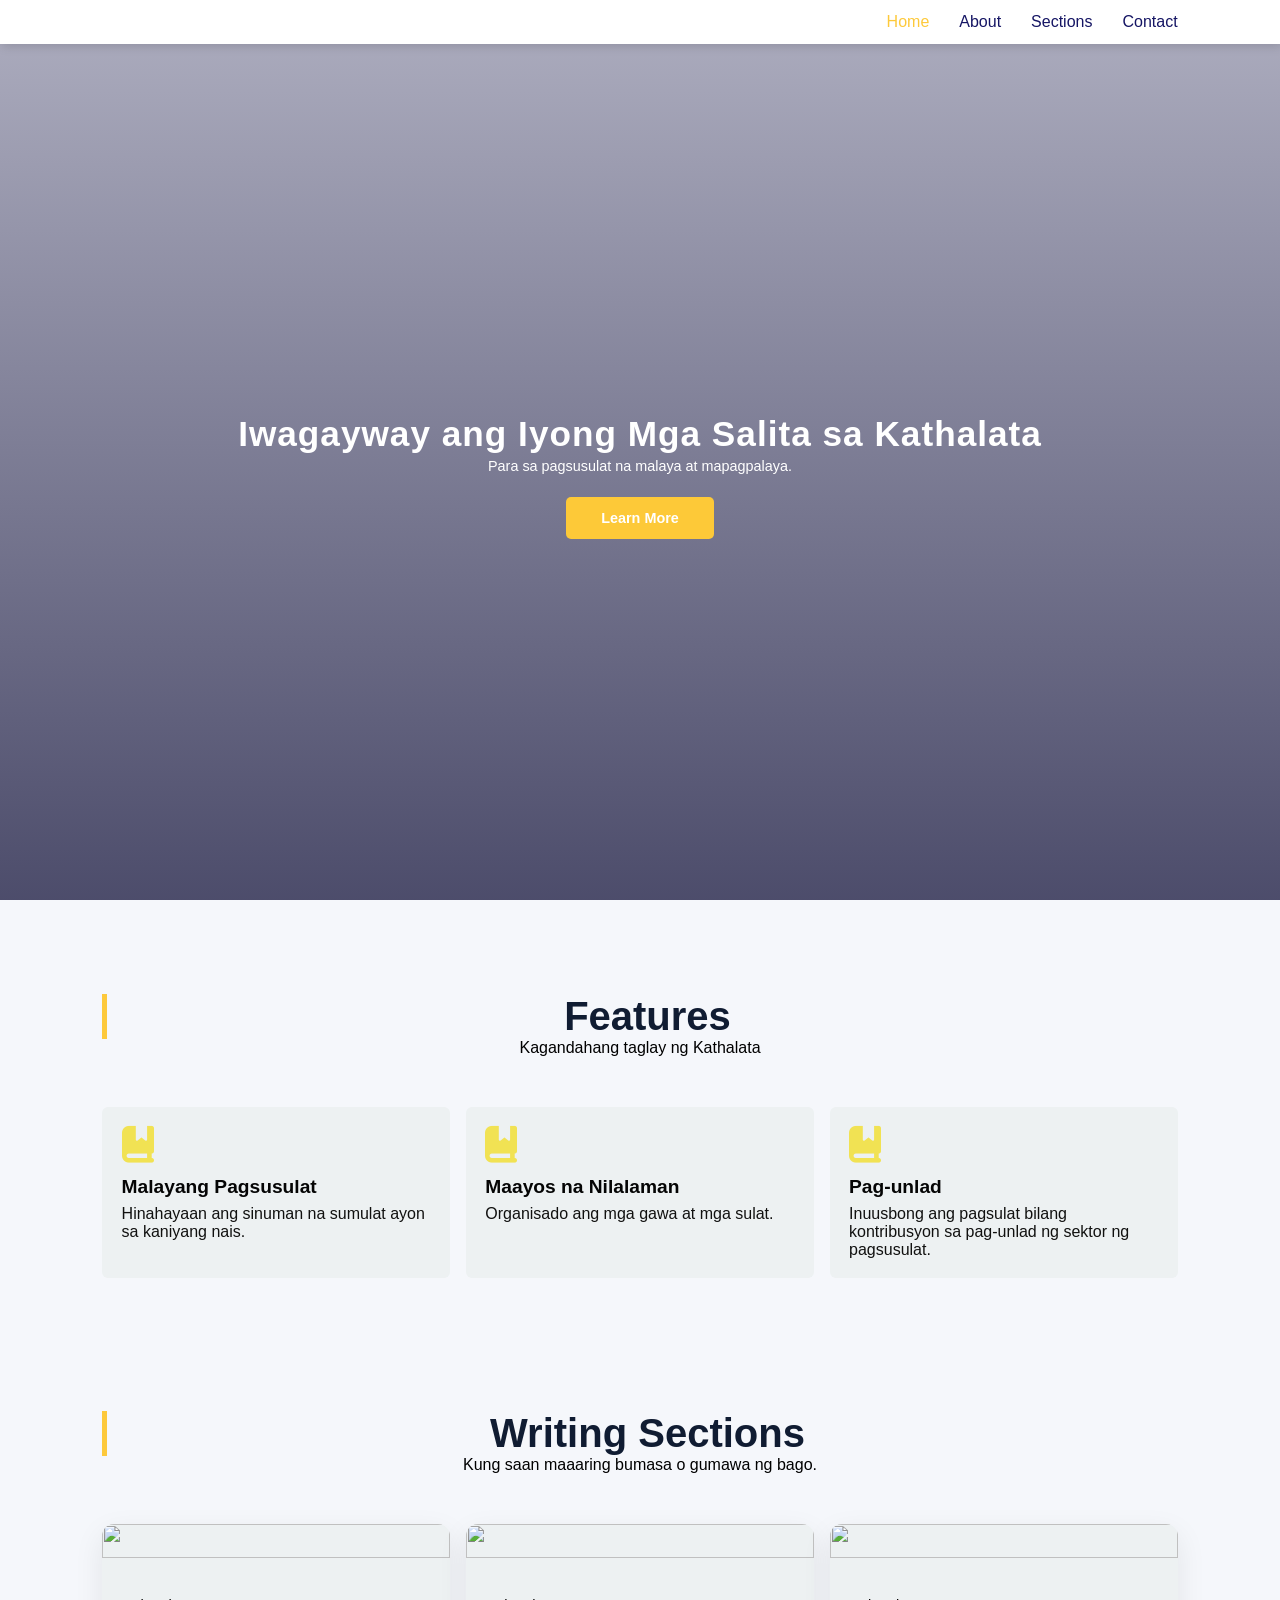
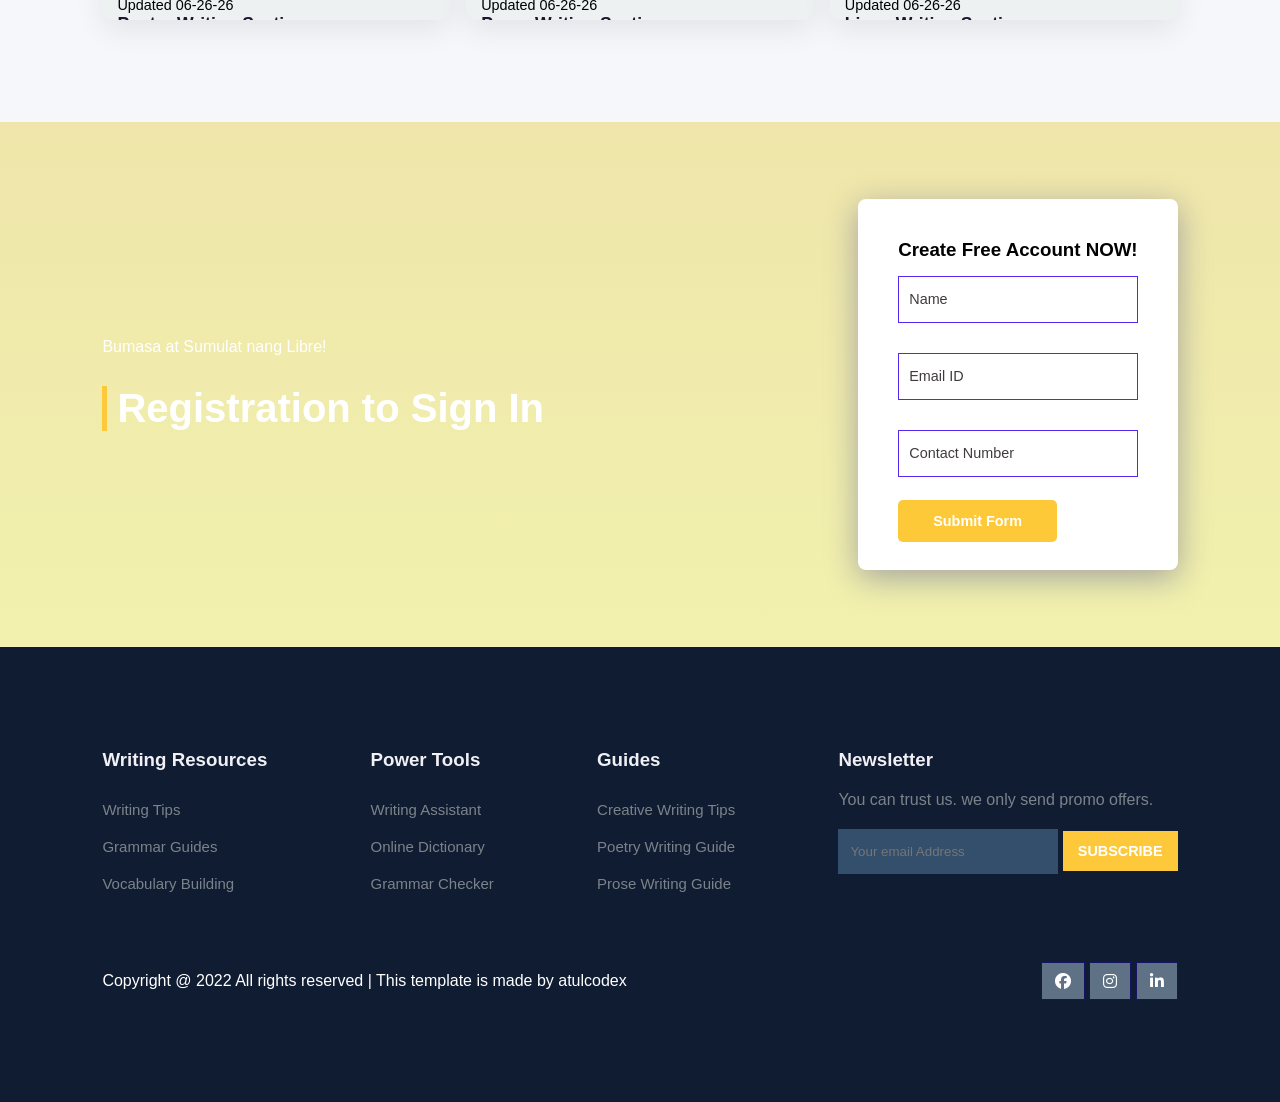
==== index.html @ 89e19d70 "Add files via upload" ====
<!DOCTYPE html>
<html lang="en">
<head>
	<meta charset="UTF-8">
	<meta name="viewport" content="width=device-width, initial-scale=1.0">
	<title>KATHALATA</title>

	<!-- font Awesome CDN link -->
	<link rel="stylesheet" href="https://cdnjs.cloudflare.com/ajax/libs/font-awesome/6.1.1/css/all.min.css" />

	<!-- External CSS -->
	<link rel="stylesheet" href="style.css">

	<!-- JQuery CDN link -->
	<script src="https://code.jquery.com/jquery-3.6.0.min.js" integrity="sha256-/xUj+3OJU5yExlq6GSYGSHk7tPXikynS7ogEvDej/m4=" crossorigin="anonymous"></script>
</head>
<body>
	<!-- Navigation start -->
	<header>
	<nav>
		<img src="img/khlogo.png" class="logo" alt="">

		<div class="navigation">
			<ul>
				<i id="menu-close" class="fas fa-times"></i>
				<li><a href="index.html" class="active">Home</a></li>
				<li><a href="about.html">About</a></li>
				<li><a href="courses.html">Sections</a></li>
				<li><a href="contact.html">Contact</a></li>
			</ul>

			<img src="img/menubg.png" id="menu-btn" alt="">
		</div>
	</nav>
	<!-- Navigation ends -->
	</header>

	<!-- Hero section starts from here -->
	<section id="home">
		<h2>
			Iwagayway ang Iyong Mga Salita sa Kathalata
		</h2>
		<p>
			Para sa pagsusulat na malaya at mapagpalaya.
		</p>
		<div class="btn">
			<a href="#" class="yellow">Learn More</a>
		</div>
	</section>
	<!-- Hero section ends from here -->


	<!-- Features section starts from here -->
	<section id="features">
		<h1>Features</h1>
		<p>Kagandahang taglay ng Kathalata</p>

		<div class="fea-base">
			<div class="fea-box">
				<i class="fa-solid fa-book-bookmark"></i>
				<h3>Malayang Pagsusulat</h3>
				<p>
					Hinahayaan ang sinuman na sumulat ayon sa kaniyang nais.
				</p>
			</div>

			<div class="fea-box">
				<i class="fa-solid fa-book-bookmark"></i>
				<h3>Maayos na Nilalaman</h3>
				<p>Organisado ang mga gawa at mga sulat.
					
				</p>
			</div>

			<div class="fea-box">
				<i class="fa-solid fa-book-bookmark"></i>
				<h3>Pag-unlad</h3>
				<p>
					Inuusbong ang pagsulat bilang kontribusyon sa pag-unlad ng sektor ng pagsusulat.
				</p>
			</div>
		</div>
	</section>
	<!-- Features section ends from here -->


	<!-- Courses section starts from here -->
	<section id="course">
		<h1>Writing Sections</h1>
		<p>Kung saan maaaring bumasa o gumawa ng bago.</p>

		<div class="course-box">
			<div class="courses">
				<img src="img/tula.png" alt="">
				<div class="details">
					<span>Updated 06-26-26</span>
					<h6>Poetry Writing Section</h6>

					<div class="star">
						<i class="fa-solid fa-star"></i>
						<i class="fa-solid fa-star"></i>
						<i class="fa-solid fa-star"></i>
						<i class="fa-solid fa-star"></i>
						<i class="fa-solid fa-star"></i>

						<span>(239)</span>
					</div>
				</div>
			</div>

			<div class="courses">
				<img src="img/prosa.png" alt="">
				<div class="details">
					<span>Updated 06-26-26</span>
					<h6>Prose Writing Section</h6>

					<div class="star">
						<i class="fa-solid fa-star"></i>
						<i class="fa-solid fa-star"></i>
						<i class="fa-solid fa-star"></i>
						<i class="fa-solid fa-star"></i>
						<i class="fa-solid fa-star"></i>

						<span>(239)</span>
					</div>
				</div>
			</div>

			<div class="courses">
				<img src="img/linya.png" alt="">
				<div class="details">
					<span>Updated 06-26-26</span>
					<h6>Lines Writing Section</h6>

					<div class="star">
						<i class="fa-solid fa-star"></i>
						<i class="fa-solid fa-star"></i>
						<i class="fa-solid fa-star"></i>
						<i class="fa-solid fa-star"></i>
						<i class="fa-solid fa-star"></i>

						<span>(239)</span>
					</div>
				</div>
			</div>

	</section>
	<!-- Courses section ends from here -->


	<!-- Registration section starts from here -->
	<section id="registration">
		<div class="reminder">
			<p>Bumasa at Sumulat nang Libre!</p>
			<h1>Registration to Sign In</h1>
		</div>

		<div class="form">
			<h3>Create Free Account NOW!</h3>

			<input type="text" placeholder="Name" name="" id="">
			<input type="email" placeholder="Email ID" name="" id="">
			<input type="text" placeholder="Contact Number" name="" id="">

			<div class="btn">
				<a href="#" class="yellow">Submit Form</a>
			</div>
		</div>
	</section>
	<!-- Registration section ends from here -->

	<!-- Footer section starts from here -->
	<footer>
		<div class="footer-col">
			<h3>Writing Resources</h3>
			<li>Writing Tips</li>
			<li>Grammar Guides</li>
			<li>Vocabulary Building</li>
		</div>

		<div class="footer-col">
			<h3>Power Tools</h3>
			<li>Writing Assistant</li>
			<li>Online Dictionary</li>
			<li>Grammar Checker</li>
		</div>

		<div class="footer-col">
			<h3>Guides</h3>
			<li>Creative Writing Tips</li>
			<li>Poetry Writing Guide</li>
			<li>Prose Writing Guide</li>
		</div>

		<div class="footer-col">
			<h3>Newsletter</h3>
			<p>You can trust us. we only send promo offers.</p>

			<div class="subscribe">
				<input type="email" placeholder="Your email Address">
				<a href="#" class="yellow">SUBSCRIBE</a>
			</div>
		</div>

		<div class="copyright">
			<p>
				Copyright @ 2022 All rights reserved | This template is made by <a href="https://atulcodex.com" target="_blank">atulcodex</a>
			</p>
			<div class="pro-links">
				<i class="fab fa-facebook"></i>
				<i class="fab fa-instagram"></i>
				<i class="fab fa-linkedin-in"></i>
			</div>
		</div>
	</footer>
	<!-- Footer section ends from here -->

	<script>
		// Show menu links on burger click
		$('#menu-btn').click(function(){
			$('nav .navigation ul').addClass('active')
		});

		// Hide navbar on click function
		$('#menu-close').click(function(){
			$('nav .navigation ul').removeClass('active')
		});
	</script>
</body>
</html>
---- style.css ----
@import url('https://fonts.googleapis.com/css2?family=Inter:wght@100;200;300;400;500&family=Poppins:ital,wght@0,100;0,200;0,300;0,400;0,500;0,600;0,700;0,800;0,900;1,700;1,800;1,900&display=swap');

*
{
	margin: 0;
	padding: 0;
	box-sizing: border-box;
}

body
{
	font-family: 'Georgia', sans-serif;
}

h1
{
	font-size: 2.5rem;
	font-weight: 700;
	color: rgb(35, 35, 85);
}

span
{
	font-size: .9rem;
}

h6
{
	font-size: 1.1rem;
	color: rgb(24, 24, 49);
}


/*------------- Navigation style start ------------*/
nav
{
	position: fixed;
	width: 100%;
	background-color: #fff;
	display: flex;
	justify-content: space-between;
	align-items: center;
	padding: 1vw 8vw;
	box-shadow: 2px 2px 10px rgba(0, 0, 0, 0.15);
	z-index: 1;
}

nav .logo
{
	width: 150px;
	cursor: pointer;
}

nav .navigation
{
	display: flex;
}

#menu-btn
{
	width: 30px;
	height: 30px;
	display: none;
}

#menu-close
{
	display: none;
}

nav .navigation ul
{
	display: flex;
	justify-content: flex-end;
	align-items: center;
}

nav .navigation ul li
{
	list-style: none;
	margin-left: 30px;
}

nav .navigation ul li a
{
	text-decoration: none;
	color: rgb(21, 21, 100);
	font-size: 16px;
	font-weight: 500;
	transition: 0.3s ease;
}

nav .navigation ul li a.active,
nav .navigation ul li a:hover
{
	color: #FDC93B;

}
/*------------- Navigation style end ------------*/



/*------------- Hero section styling start --------------*/
#home
{
	background-image: linear-gradient(rgba(9, 5, 54, 0.3), rgba(5,4,46,0.7)), url("img/menubg.png");
	width: 100%;
	height: 100vh;
	background-size: cover;
	background-position: center center;
	display: flex;
	flex-direction: column;
	justify-content: center;
	align-items: center;
	text-align: center;
	padding-top: 40px;
}

#home h2
{
	color: #fff;
	font-size: 2.2rem;
	letter-spacing: 1px;
}

#home p
{
	width: 50%;
	color: #fff;
	font-size: 0.9rem;
	line-height: 25px;
}

#home .btn
{
	margin-top: 30px;
}

#home a
{
	text-decoration: none;
	font-size: 0.9rem;
	padding: 13px 35px;
	background-color: #ffffff;
	font-weight: 600;
	border-radius: 5px;
}

#home a.blue
{
	color: #fff;
	background: rgb(226, 194, 52);
	transition: 0.3s ease;
}

#home a.blue:hover
{
	color: rgb(226, 194, 52);
	background: #fff;
}

#home a.yellow
{
	color: #fff;
	background: #fdc938;
	transition: 0.3s ease;
}

#home a.yellow:hover
{
	color: rgb(226, 194, 52);
	background: #fff;
}
/*------------- Hero section styling end --------------*/


/*------------- Features section styling start -------------*/
#features
{
	padding: 5vw 8vw 0 8vw;
	text-align: center;
}

#features .fea-base
{
	display: grid;
	grid-template-columns: repeat(auto-fit, minmax(320px, 1fr));
	grid-gap: 1rem;
	margin-top: 50px;
}

#features .fea-box
{
	background: #edf1f2;
	text-align: start;
	padding: 1.2rem;
	border-radius: 6px;
}

#features .fea-box i
{
	font-size: 2.3rem;
	color: rgb(241, 226, 83);
}

#features .fea-box h3
{
	font-size: 1.2rem;
	font-weight: 600;
	color: rgb(5, 5, 5);
	padding: 13px 0 7px 0;
}

#features .fea-box p
{
	font-size: 1rem;
	font-weight: 400;
	color: rgb(17, 17, 16);
}
/*------------- Features section styling end -------------*/


/*------------- Courses section styling start ------------*/
#course
{
	padding: 8vw 8vw 8vw 8vw;
	text-align: center;
}

#course .course-box
{
	display: grid;
	grid-template-columns: repeat(auto-fit, minmax(320px, 1fr));
	grid-gap: 1rem;
	margin-top: 50px;
}

#course .courses
{
	text-align: start;
	background: #edf1f2;
	height: 100%;
	position: relative;
}

#course .courses img
{
	width: 100%;
	height: 60%;
	background-size: cover;
	background-position: center;
}

#course .courses .details
{
	padding: 15px 15px 0 15px;
}

#course .courses .details i
{
	color: #fdc93b;
	font-size: .9rem;
}

#course .courses .cost
{
	background-color: rgb(74, 74, 136);
	color: #fff;
	line-height: 70px;
	width: 70px;
	height: 70px;
	text-align: center;
	border-radius: 50%;
	position: absolute;
	right: 15px;
	bottom: 100px;
}
/*------------- Courses section styling end ------------*/


/*------------- Registration section styling start ----------*/
#registration
{
	padding: 6vw 8vw 6vw 8vw;
	background-image: linear-gradient(rgba(233, 212, 91, 0.5), rgba(238, 236, 96, 0.5)),url("img/menubg.png");
	width: 100%;
	height: 100%;
	background-size: cover;
	background-position: center;
	display: flex;
	justify-content: space-between;
	align-items: center;
}

#registration .reminder, #registration .reminder h1
{
	color: #fff;
}

#registration .reminder .time
{
	display: flex;
	margin-top: 40px;
}

#registration .reminder .time .date
{
	text-align: center;
	padding: 13px 33px;
	background: rgba(255, 255, 255, 0.25);
	backdrop-filter: blur(4px);
	box-shadow: 0 8px 32px 0 rgba(31, 38, 135, 0.37);
	border-radius: 10px;
	margin: 0 5px 10px 5px;
	border: 1px solid rgba(255, 255, 255, 0.18);
	font-size: 1.1rem;
	font-weight: 600;
}

#registration .form
{
	background: #fff;
	border-radius: 8px;
	display: flex;
	flex-direction: column;
	padding: 40px;
	box-shadow: 0 8px 32px 0 rgba(31, 38, 135, 0.37);
}

#registration .form input
{
	margin: 15px 0;
	padding: 15px 10px;
	border: 1px solid rgb(84, 40, 241);
	outline: none;
}

#registration .form input::placeholder
{
	color: #413c3c;
	font-weight: 500;
	font-size: 0.9rem;
}

#registration .form .btn
{
	margin-top: 20px;
}

#registration .form a.yellow
{
	text-decoration: none;
	font-size: 0.9rem;
	padding: 13px 35px;
	background-color: #fff;
	font-weight: 600;
	border-radius: 5px;
	color: #fff;
	background: #fdc938;
	transition: 0.3s ease;
}

#registration .form a.yellow:hover
{
	color: rgb(21, 21, 100);
	background: #fff;
}
/*------------- Registration section styling end ----------*/



/*------------- Experts section styling starts ----------*/
#experts
{
	padding: 8vw 8vw 8vw 8vw;
	text-align: center;
}

#experts .expert-box
{
	display: grid;
	grid-template-columns: repeat(auto-fit, minmax(50px, 1fr));
	grid-gap: 1rem;
	margin-top: 50px;
}

#experts .expert-box .profile
{
	background: #fafaf1;
	padding: 10x 10px;
	box-shadow: rgba(17, 17, 26, 0.05) 0px 1px 0px, rgba(17, 17, 26, 0.1) 0px 0px 8px;
}

#experts .expert-box .profile:hover
{
	box-shadow: rgba(0, 0, 0, 0.1) 0px 10px 30px;
}

.pro-links
{
	margin-top: 10px;
}

.pro-links i
{
	padding: 10px 13px;
	border: 1px solid rgb(21, 21, 100);
	cursor: pointer;
	transition: 0.3s ease;
}

.pro-links i:hover
{
	background: rgb(21, 21, 100);
	color: #fff;
}
/*------------- Experts section styling ends ----------*/



/*------------- Footer section styling starts ------------*/
footer
{
	padding: 8vw;
	background-color: #101c32;
	display: flex;
	justify-content: space-between;
	align-items: flex-start;
	flex-wrap: wrap;
}

footer .footer-col
{
	padding-bottom: 40px;
}

footer h3
{
	color: rgb(241, 240, 245);
	font-weight: 600;
	padding-bottom: 20px;
}

footer li
{
	list-style: none;
	color: #7b838a;
	padding: 10px 0;
	font-size: 15px;
	cursor: pointer;
	transition: 0.3s ease;
}

footer li:hover
{
	color: rgb(241, 240, 245);
}

footer p
{
	color: #7b838a;
}

footer .subscribe
{
	margin-top: 20px;
}

footer input
{
	width: 220px;
	padding: 15px 12px;
	background: #334F6C;
	border: none;
	outline: none;
	color: #fff;
}

footer .subscribe a
{
	text-decoration: none;
	font-size: 0.9rem;
	padding: 12px 15px;
	background-color: #fff;
	font-weight: 600;
}

footer .subscribe a.yellow
{
	color: #fff;
	background: #fdc93b;
	transition: 0.3s ease;
}

footer .subscribe a.yellow:hover
{
	color: rgb(21, 21, 100);
	background: #fff;
}

footer .copyright
{
	margin-top: 20px;
	width: 100%;
	display: flex;
	justify-content: space-between;
	align-items: center;
	flex-wrap: wrap;
}

footer .copyright p, footer .copyright p > a
{
	color: #fff;
	text-decoration: none;
}

footer .copyright .pro-links
{
	margin-top: 0px;
}

footer .copyright .pro-links i
{
	background-color: #5f7185;
	color: #fff;
}

footer .copyright .pro-links i:hover
{
	background: #fdc93b;
	color: #2c2c2c;
}
/*------------- Footer section styling ends ------------*/



/*---------------------------------------------------------*/
/*-------------------- Ipad screen styling ----------------*/
/*---------------------------------------------------------*/
@media screen and (max-width: 789px)
{
	nav
	{
		padding: 15px 20px;
	}

	nav img
	{
		width: 130px;
	}

	#menu-btn
	{
		display: initial;
	}

	#menu-close
	{
		display: initial;
		font-size: 1.6rem;
		color: #fff;
		padding: 30px 0 20px 20px;
	}

	nav .navigation ul
	{
		position: absolute;
		top: 0;
		right: -220px;
		display: flex;
		flex-direction: column;
		justify-content: flex-start;
		align-items: flex-start;
		width: 220px;
		height: 100vh;
		background: rgba(17, 20, 104, 0.45);
		backdrop-filter: blur(4.5px);
		border: 1px solid rgba(255, 255, 255, 0.18);
		transition: 0.3s ease-in;
	}

	nav .navigation ul.active
	{
		right: 0;
	}

	nav .navigation ul li
	{
		padding: 20px 0 20px 40px;
		margin-left: 0;
	}

	nav .navigation ul li a
	{
		color: #fff;
	}

	#home
	{
		padding: 0px;
	}

	#home p
	{
		width: 90%;
	}

	#features
	{
		padding: 8vw 4vw 0 4vw;
	}

	#course
	{
		padding: 8vw 4vw 8vw 4vw;
	}

	#registration
	{
		padding: 6vw 4vw 6vw 4vw;
		gap: 2.2rem;
	}

	#registration .reminder .time
	{
		display: flex;
		justify-content: space-between;
		flex-wrap: wrap;
		margin-top: 40px;
	}

	#experts
	{
		padding: 8vw 4vw 6vw 4vw;
	}

	footer .copyright .pro-links
	{
		margin-top: 20px;
	}
}


@media screen and (max-width: 475px)
{
	#registration
	{
		flex-direction: column;
	}

	.reminder p, .reminder h1
	{
		text-align: center;
	}

	.reminder h1
	{
		font-size: 1.8rem;
	}

	#registration .reminder .time
	{
		justify-content: space-evenly;
		margin-top: 20px;
	}
}
/* ===== ACTION BUTTON BOX ===== */
.action-box{
    display: flex;
    gap: 10px;
    margin-top: 15px;
    flex-wrap: wrap;
}

/* OPEN SECTION BUTTON */
.open-btn{
    flex: 1;
    text-align: center;
    padding: 10px;
    background: #101c32;
    color: #fff;
    text-decoration: none;
    border-radius: 6px;
    font-size: 0.85rem;
    transition: 0.3s ease;
}

.open-btn:hover{
    background: #fdc93b;
    color: #000;
}

/* WRITE BUTTON (UPGRADED) */
.write-btn{
    flex: 1;
    text-align: center;
    padding: 10px;
    background: #fdc93b;
    color: #000;
    text-decoration: none;
    border-radius: 6px;
    font-size: 0.85rem;
    font-weight: 600;
    transition: 0.3s ease;
}

.write-btn:hover{
    background: #101c32;
    color: #fff;
}

/* CARD IMPROVEMENT */
#course .courses{
    border-radius: 12px;
    overflow: hidden;
    transition: 0.3s ease;
}

#course .courses:hover{
    transform: translateY(-6px);
    box-shadow: 0 10px 25px rgba(0,0,0,0.15);
}
.post-container{
    padding: 120px 8vw;
}

.post-card{
    background: #fff;
    padding: 20px;
    border-radius: 12px;
    box-shadow: 0 10px 20px rgba(0,0,0,0.1);
    margin-bottom: 20px;
}

.post-actions{
    margin-top: 10px;
    display: flex;
    gap: 15px;
    font-size: 1.2rem;
    color: #101c32;
}

.post-actions i{
    cursor: pointer;
    transition: 0.3s;
}

.post-actions i:hover{
    color: #fdc93b;
}

/* BACK BUTTON */
.back-btn{
    position: fixed;
    top: 90px;
    left: 20px;
    background: #101c32;
    color: #fff;
    padding: 10px 15px;
    border-radius: 6px;
    text-decoration: none;
    font-size: 0.9rem;
    z-index: 999;
}

.back-btn:hover{
    background: #fdc93b;
    color: #000;
}
.editor-container{
    padding: 120px 8vw;
}

.toolbar{
    display: flex;
    gap: 10px;
    margin-bottom: 10px;
}

.toolbar button{
    padding: 10px;
    border: none;
    background: #101c32;
    color: #fff;
    border-radius: 6px;
    cursor: pointer;
}

.toolbar button:hover{
    background: #fdc93b;
    color: #000;
}

.editor{
    min-height: 300px;
    border: 2px solid #ddd;
    padding: 20px;
    border-radius: 10px;
    background: #fff;
}

.editor-actions{
    margin-top: 15px;
    display: flex;
    gap: 10px;
}

.draft-btn{
    flex: 1;
    padding: 12px;
    border: none;
    background: #777;
    color: #fff;
    border-radius: 6px;
    cursor: pointer;
}

.publish-btn{
    flex: 1;
    padding: 12px;
    border: none;
    background: #fdc93b;
    color: #000;
    border-radius: 6px;
    cursor: pointer;
    font-weight: bold;
}

.draft-btn:hover{
    background: #555;
}

.publish-btn:hover{
    background: #101c32;
    color: #fff;
}
/* POST CARD */
.post-card{
    background: #fff;
    padding: 20px;
    margin: 20px;
    border-radius: 12px;
    box-shadow: 0 10px 25px rgba(0,0,0,0.1);
}

/* IMAGE */
.post-img{
    width: 100%;
    border-radius: 10px;
    margin: 10px 0;
}

/* ACTIONS */
.post-actions{
    display: flex;
    gap: 20px;
    margin-top: 10px;
    cursor: pointer;
    font-weight: bold;
}

/* COMMENTS */
.comment-box{
    margin-top: 10px;
    padding: 10px;
    background: #f5f5f5;
    border-radius: 8px;
}

.comment-box input{
    width: 70%;
    padding: 5px;
}

.comment-box button{
    padding: 5px 10px;
}
.comment-item {
    background: #f1f5f9;
    padding: 8px;
    margin: 8px 0;
    border-radius: 6px;
    display: flex;
    justify-content: space-between;
    align-items: center;
}

.comment-item p {
    margin: 0;
}

.comment-item small {
    font-size: 0.7rem;
    color: gray;
}
/* ===== LIBRARY PAGE ===== */
/* =========================
   LIBRARY TOP BAR
========================= */

.library-topbar{
    position: fixed;
    top: 70px;              /* adjust to match your navigation height */
    left: 0;
    width: 100%;
    height: 70px;

    background: #ffffff;

    display: flex;
    align-items: center;
    justify-content: space-between;

    padding: 0 8%;

    box-shadow: 0 4px 15px rgba(0,0,0,.08);

    z-index: 999;
}

/* Push page content below the fixed top bar */
.library-content{
    margin-top: 170px;
}

.back-btn{
    background:#FDC93B;
    color:#101C32;

    border:none;

    padding:12px 22px;

    border-radius:10px;

    font-size:15px;

    font-weight:600;

    cursor:pointer;

    transition:.3s;
}

.back-btn i{
    margin-right:8px;
}

.back-btn:hover{
    background:#101C32;
    color:white;
}

.back-btn:hover {
    background: white;
    color: #101c32;
}

#publishedContainer,
#draftContainer {
    display: grid;
    grid-template-columns: repeat(auto-fit, minmax(280px, 1fr));
    gap: 20px;
    margin-top: 20px;
}

/* CARD STYLE */
.post-card {
    background: white;
    padding: 18px;
    border-radius: 12px;
    box-shadow: 0 8px 20px rgba(0,0,0,0.08);
    transition: 0.3s ease;
}

.post-card:hover {
    transform: translateY(-5px);
}

/* TITLE */
.post-card h2 {
    font-size: 1.2rem;
    color: #101c32;
}

/* CONTENT */
.post-card p {
    color: #444;
    margin-top: 8px;
    line-height: 1.5;
}

/* SECTION HEADERS */
section h1 {
    margin-top: 30px;
    color: #101c32;
    border-left: 5px solid #FDC93B;
    padding-left: 10px;
}
body {
    background: #f5f7fb;
}
/* ===== ACTION BAR ===== */
.action-bar {
    display: flex;
    gap: 12px;
    margin-top: 20px;
}

/* BASE BUTTON STYLE */
.action-btn {
    padding: 12px 18px;
    border-radius: 10px;
    border: none;
    cursor: pointer;
    font-weight: 600;
    font-size: 0.95rem;
    display: flex;
    align-items: center;
    gap: 8px;
    transition: 0.3s ease;
}

/* PUBLISH BUTTON */
.publish {
    background: linear-gradient(135deg, #1e3a8a, #2563eb);
    color: white;
    box-shadow: 0 8px 20px rgba(37, 99, 235, 0.3);
}

.publish:hover {
    transform: translateY(-2px);
}

/* DRAFT BUTTON */
.draft {
    background: linear-gradient(135deg, #facc15, #eab308);
    color: #1f1f1f;
    box-shadow: 0 8px 20px rgba(250, 204, 21, 0.3);
}

.draft:hover {
    transform: translateY(-2px);
}

/* ICON SIZE */
.action-btn i {
    font-size: 1rem;
}
.post-card:hover {
    transform: scale(1.02);
    transition: 0.2s ease;
    background: #f9fafb;
}
/* ================= CONTACT PAGE ================= */

#contact-page{
    padding:140px 8% 80px;
    background:#f7f9fc;
}

#contact-page h1{
    text-align:center;
    font-size:42px;
    color:#101C32;
}

#contact-page p{
    text-align:center;
    margin-top:15px;
    color:#666;
}

.contact-container{

    margin-top:60px;

    display:grid;

    grid-template-columns:1fr 1.3fr;

    gap:40px;

}

.contact-info{

    display:flex;

    flex-direction:column;

    gap:25px;

}

.info-card{

    background:white;

    padding:25px;

    border-radius:15px;

    display:flex;

    gap:18px;

    align-items:center;

    box-shadow:0 10px 30px rgba(0,0,0,.08);

}

.info-card i{

    width:65px;

    height:65px;

    background:#FDC93B;

    border-radius:50%;

    display:flex;

    justify-content:center;

    align-items:center;

    color:#101C32;

    font-size:24px;

}

.info-card h3{

    color:#101C32;

    margin-bottom:6px;

}

.contact-form{

    background:white;

    padding:40px;

    border-radius:15px;

    box-shadow:0 10px 30px rgba(0,0,0,.08);

}

.contact-form input,

.contact-form textarea{

    width:100%;

    margin-bottom:18px;

    padding:16px;

    border:1px solid #ddd;

    border-radius:10px;

    font-size:15px;

    outline:none;

    transition:.3s;

}

.contact-form input:focus,

.contact-form textarea:focus{

    border-color:#FDC93B;

}

.contact-form button{

    width:100%;

    background:#101C32;

    color:white;

    padding:16px;

    border:none;

    border-radius:10px;

    font-size:16px;

    cursor:pointer;

    transition:.3s;

}

.contact-form button:hover{

    background:#FDC93B;

    color:#101C32;

}

.contact-form button i{

    margin-right:10px;

}

@media(max-width:900px){

.contact-container{

grid-template-columns:1fr;

}

}
/* ===========================================
   MODERN FOOTER
=========================================== */

#footer-info{

    background:#101C32;

    color:white;

    padding:80px 8% 30px;

    text-align:center;

}

#footer-info h1{

    color:white;

    font-size:40px;

}

#footer-info>p{

    color:#c8c8c8;

    margin-top:12px;

}

.footer-grid{

    margin-top:50px;

    display:grid;

    grid-template-columns:repeat(auto-fit,minmax(240px,1fr));

    gap:25px;

}

.footer-card{

    background:#182A46;

    padding:30px;

    border-radius:15px;

    transition:.3s;

    box-shadow:0 10px 30px rgba(0,0,0,.15);

}

.footer-card:hover{

    transform:translateY(-8px);

}

.footer-profile{

    width:90px;

    height:90px;

    border-radius:50%;

    border:4px solid #FDC93B;

    object-fit:cover;

    margin-bottom:15px;

}

.footer-card h3{

    color:#FDC93B;

    margin-bottom:20px;

}

.footer-card span{

    color:#cfcfcf;

    display:block;

    margin-top:10px;

}

.footer-card a{

    display:block;

    color:#ddd;

    text-decoration:none;

    margin:12px 0;

    transition:.3s;

}

.footer-card a:hover{

    color:#FDC93B;

    padding-left:10px;

}

.footer-card p{

    color:#ddd;

    margin:12px 0;

}

.footer-card i{

    margin-right:10px;

}

.social-icons{

    display:flex;

    justify-content:center;

    gap:15px;

    margin:25px 0;

}

.social-icons a{

    width:48px;

    height:48px;

    background:#FDC93B;

    color:#101C32;

    display:flex;

    justify-content:center;

    align-items:center;

    border-radius:50%;

    font-size:20px;

    transition:.3s;

}

.social-icons a:hover{

    background:white;

    transform:scale(1.1);

}

.footer-text{

    color:#bbb;

    margin-top:20px;

}

.footer-bottom{

    margin-top:50px;

    border-top:1px solid rgba(255,255,255,.1);

    padding-top:20px;

    color:#aaa;

    font-size:14px;

}
/*=============================
        WRITING SECTIONS
=============================*/

.section-header{
    text-align:center;
    margin-bottom:50px;
}

.section-header h1{
    font-size:42px;
    color:#151564;
    margin-bottom:10px;
}

.section-header p{
    color:#666;
    font-size:16px;
}

.course-box{

    display:grid;

    grid-template-columns:repeat(auto-fit,minmax(350px,1fr));

    gap:35px;

}

.courses{

    background:#fff;

    border-radius:18px;

    overflow:hidden;

    box-shadow:0 10px 30px rgba(0,0,0,.08);

    transition:.35s;

}

.courses:hover{

    transform:translateY(-10px);

    box-shadow:0 20px 40px rgba(0,0,0,.15);

}

.course-image{

    position:relative;

    overflow:hidden;

}

.course-image img{

    width:100%;

    height:240px;

    object-fit:cover;

    transition:.4s;

}

.courses:hover img{

    transform:scale(1.08);

}

.badge{

    position:absolute;

    top:18px;

    left:18px;

    background:#FDC93B;

    color:#111;

    font-weight:700;

    padding:8px 18px;

    border-radius:30px;

    font-size:14px;

}

.details{

    padding:28px;

}

.details h3{

    color:#151564;

    margin-bottom:12px;

    font-size:25px;

}

.details p{

    color:#666;

    line-height:26px;

}

.course-info{

    display:flex;

    justify-content:space-between;

    margin:25px 0;

    color:#666;

    font-size:15px;

}

.course-info span{

    display:flex;

    align-items:center;

    gap:8px;

}

.course-info i{

    color:#FDC93B;

}

.course-buttons{

    display:flex;

    gap:15px;

}

.course-buttons a{

    flex:1;

    text-decoration:none;

    text-align:center;

    padding:14px;

    border-radius:10px;

    font-weight:600;

    transition:.3s;

}

.section-btn{

    background:#151564;

    color:white;

}

.section-btn:hover{

    background:#2438c4;

}

.write-btn{

    background:#FDC93B;

    color:#111;

}

.write-btn:hover{

    background:#ffd75d;

}

.course-buttons i{

    margin-right:8px;

}
/* ===================== SECTION READING PAGE ===================== */

.topbar{
    position:fixed;
    top:0;
    left:0;
    width:100%;
    background:white;
    display:flex;
    align-items:center;
    justify-content:space-between;
    padding:18px 8%;
    box-shadow:0 5px 20px rgba(0,0,0,.08);
    z-index:1000;
}

.back-btn{
    text-decoration:none;
    color:#151564;
    font-weight:600;
}

.read-container{
    padding:120px 10% 60px;
    background:#f7f9fc;
    min-height:100vh;
}

.post-card{
    background:white;
    padding:40px;
    border-radius:18px;
    box-shadow:0 10px 30px rgba(0,0,0,.08);
}

.post-card h1{
    font-size:32px;
    color:#151564;
}

.post-meta{
    margin:15px 0 25px;
    display:flex;
    gap:20px;
    color:#777;
    font-size:14px;
}

.post-actions{
    margin-top:30px;
    display:flex;
    gap:15px;
}

.post-actions button{
    padding:12px 18px;
    border:none;
    border-radius:10px;
    cursor:pointer;
    font-weight:600;
    transition:.3s;
}

.like-btn{
    background:#ffe3e3;
    color:#d11a2a;
}

.comment-btn{
    background:#e6f0ff;
    color:#1a4fd1;
}

.share-btn{
    background:#e8ffe8;
    color:#1f7a1f;
}

.post-actions button:hover{
    transform:scale(1.05);
}

/* COMMENTS */

.comment-section{
    margin-top:40px;
}

.comment-section h3{
    margin-bottom:15px;
}

.comment-box{
    display:flex;
    gap:10px;
    margin-bottom:20px;
}

.comment-box input{
    flex:1;
    padding:12px;
    border-radius:10px;
    border:1px solid #ddd;
}

.comment-box button{
    padding:12px 18px;
    background:#151564;
    color:white;
    border:none;
    border-radius:10px;
}

.comment{
    background:white;
    padding:12px;
    margin-bottom:10px;
    border-radius:10px;
    display:flex;
    justify-content:space-between;
}
/* ===================== WRITE PAGE ===================== */

.write-container{
    padding:120px 8% 60px;
    background:#f7f9fc;
    min-height:100vh;
}

.editor-box{
    background:white;
    border-radius:18px;
    padding:20px;
    box-shadow:0 10px 30px rgba(0,0,0,.08);
}

.toolbar{
    display:flex;
    gap:10px;
    margin-bottom:15px;
}

.toolbar button{
    padding:10px;
    border:none;
    background:#eee;
    border-radius:8px;
    cursor:pointer;
}

.editor{
    min-height:300px;
    border:1px solid #ddd;
    border-radius:10px;
    padding:15px;
    outline:none;
    background:#fff;
}

.action-buttons{
    margin-top:20px;
    display:flex;
    gap:15px;
}

.draft-btn{
    flex:1;
    background:#e2ca43;
    color:rgb(255, 253, 253);
    border:none;
    padding:14px;
    border-radius:10px;
    cursor:pointer;
}

.publish-btn{
    flex:1;
    background:#e2ca43;
    color:white;
    border:none;
    padding:14px;
    border-radius:10px;
    cursor:pointer;
}

.draft-btn:hover,
.publish-btn:hover{
    opacity:.9;
}
/* =========================
   SECTION WORK PAGES
========================= */

.works-page {
    padding: 120px 8vw;
    background: #f6f7fb;
}

.works-page h1 {
    font-size: 2.2rem;
    margin-bottom: 10px;
}

.subtext {
    color: #666;
    margin-bottom: 30px;
}

/* BACK BUTTON */
.top-bar {
    padding: 90px 8vw 0 8vw;
}

.back-btn {
    display: inline-flex;
    align-items: center;
    gap: 10px;
    padding: 10px 16px;
    background: #111827;
    color: white;
    border-radius: 8px;
    text-decoration: none;
    font-weight: 600;
    transition: 0.3s;
}

.back-btn:hover {
    background: #fdc93b;
    color: black;
}

/* WORK GRID */
.work-grid {
    display: grid;
    grid-template-columns: repeat(auto-fit, minmax(280px, 1fr));
    gap: 20px;
}

/* CARD */
.work-card {
    background: white;
    padding: 20px;
    border-radius: 12px;
    box-shadow: 0 10px 25px rgba(0,0,0,0.08);
    transition: 0.3s;
}

.work-card:hover {
    transform: translateY(-5px);
}

.work-card h3 {
    margin-bottom: 10px;
}

/* ACTION ICONS */
.work-actions {
    margin-top: 15px;
    display: flex;
    gap: 15px;
}

.work-actions i {
    cursor: pointer;
    font-size: 1.1rem;
    color: #444;
    transition: 0.3s;
}

.work-actions i:hover {
    color: #fdc93b;
}
.work-card p {
    text-align: justify;
    line-height: 1.8;
    font-size: 1rem;
    color: #333;
    white-space: pre-line; /* keeps line breaks you type */
}
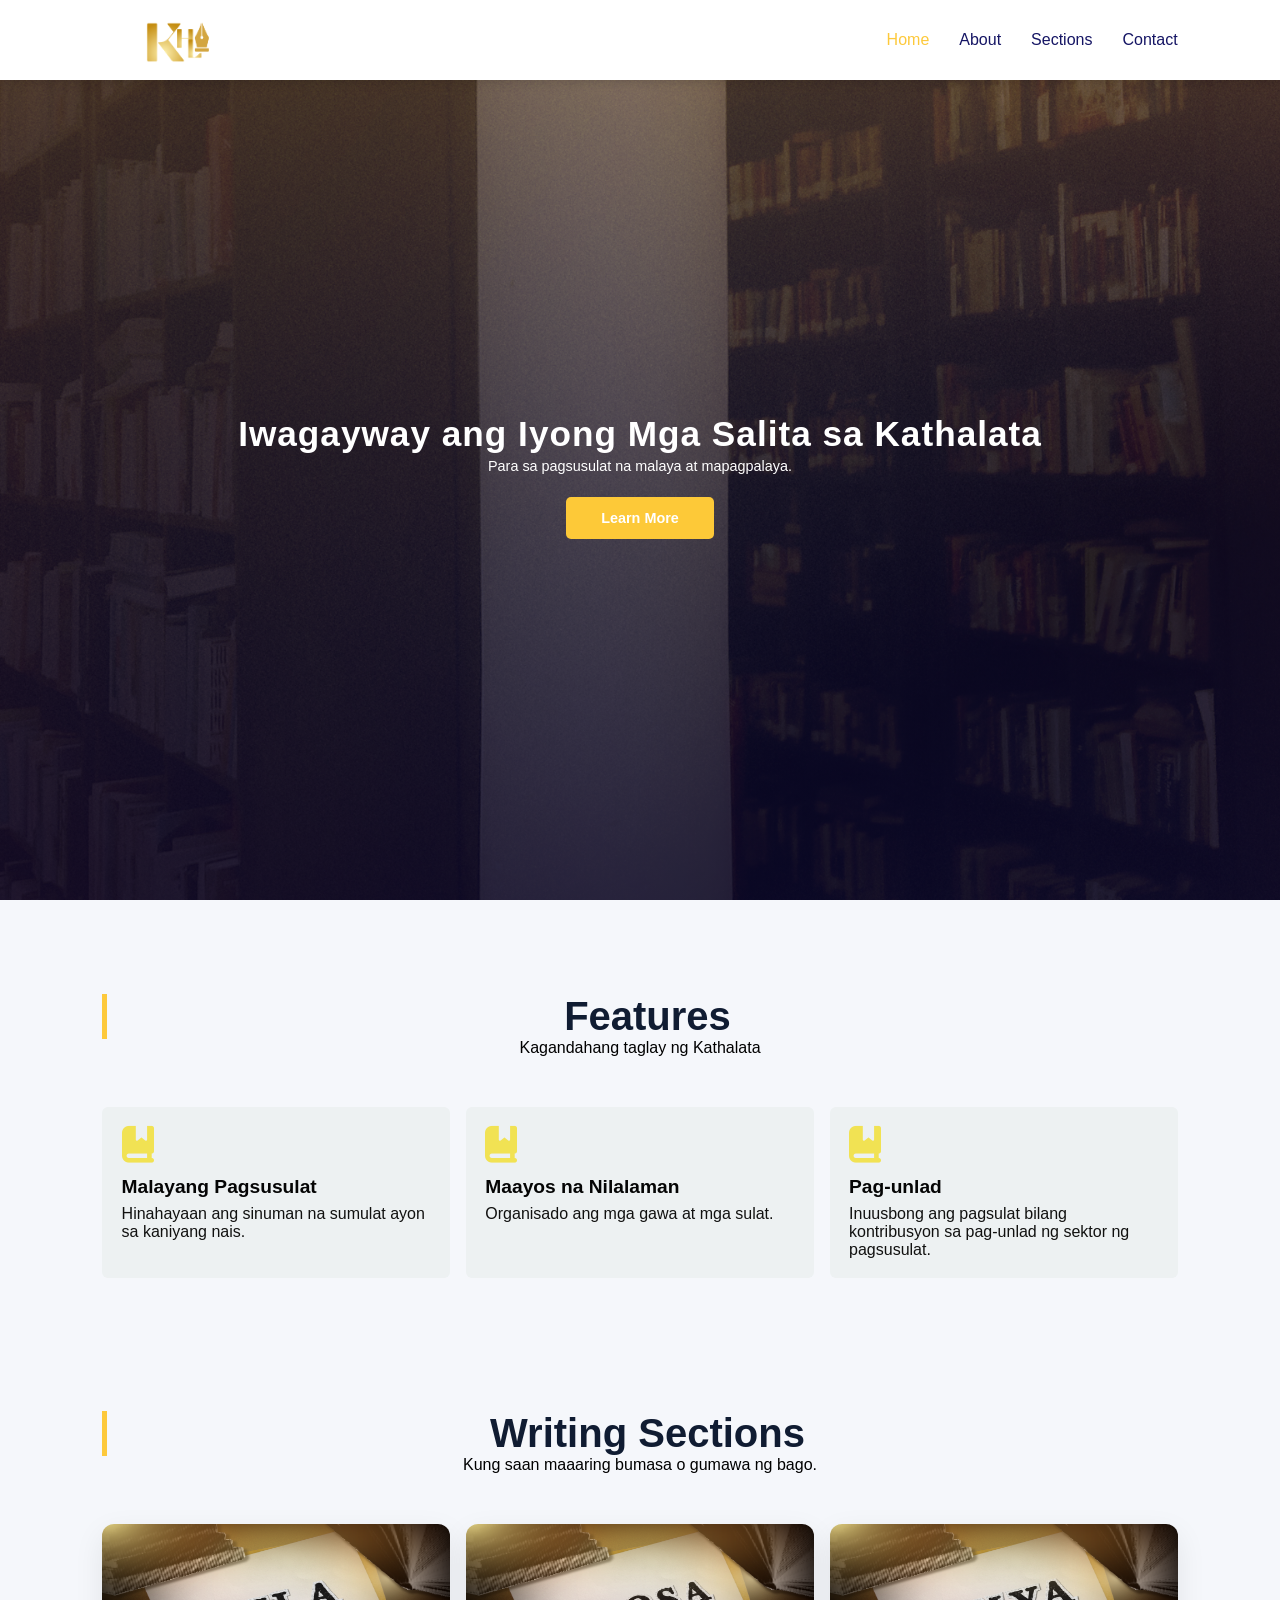
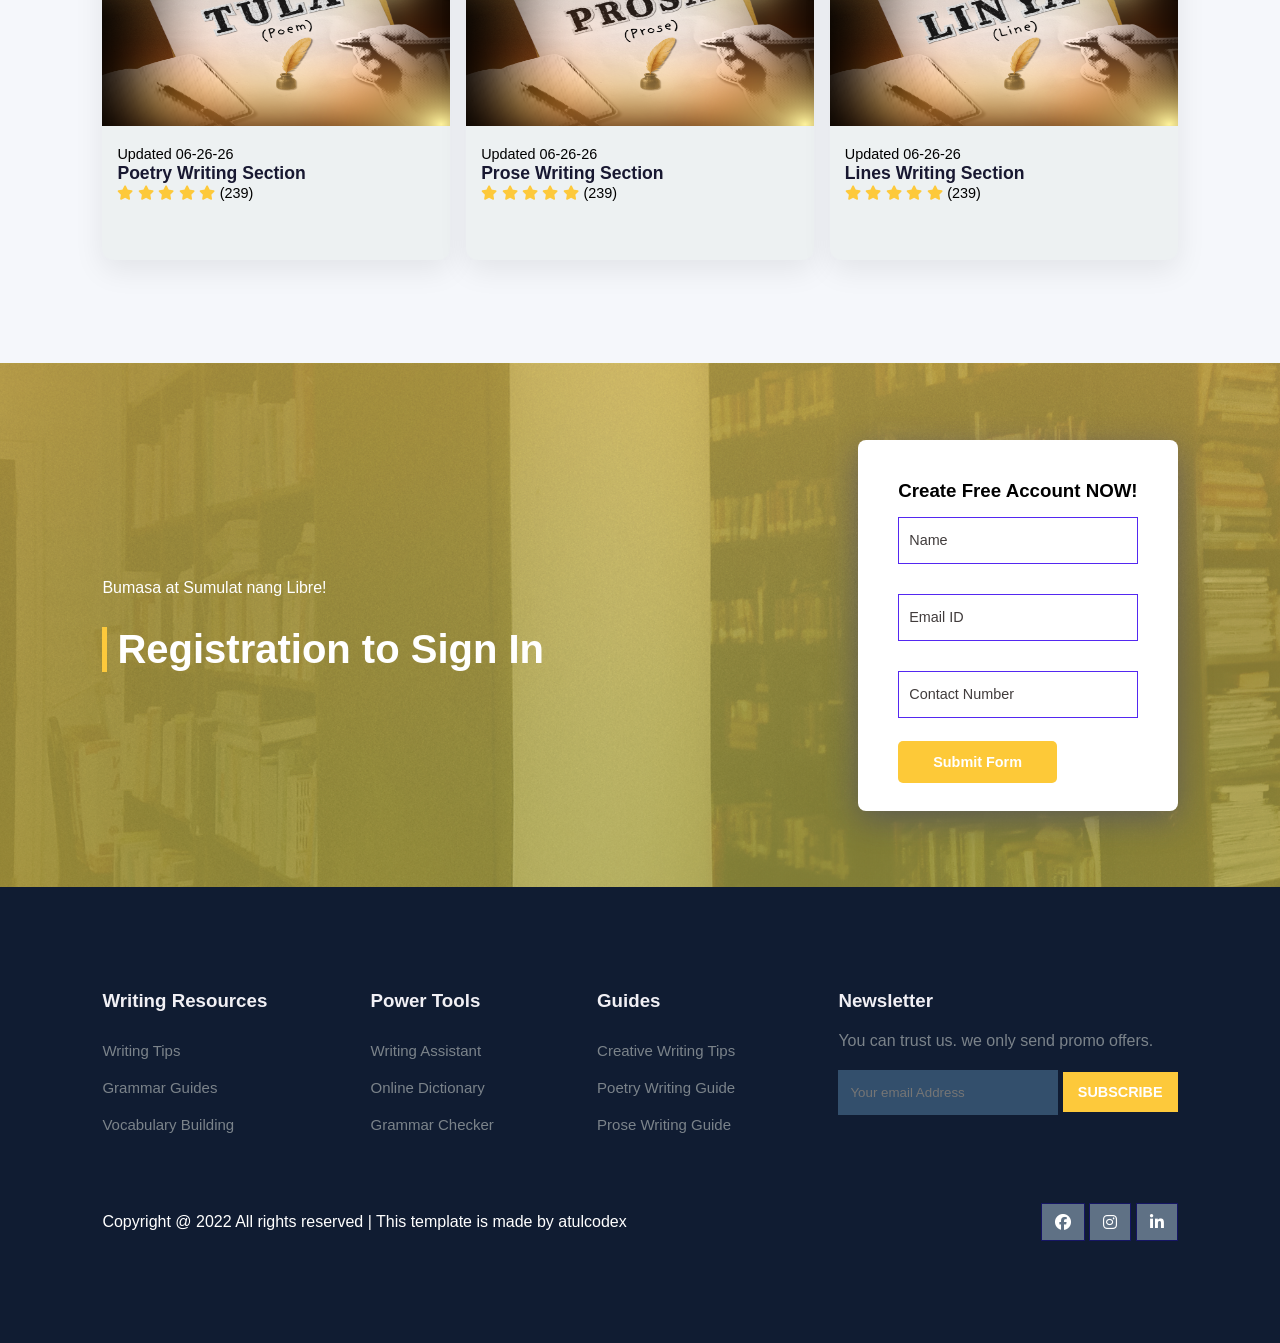
==== commit 88b213dd: "Update index.html" ====
--- a/index.html
+++ b/index.html
@@ -29,7 +29,7 @@
 				<li><a href="contact.html">Contact</a></li>
 			</ul>
 
-			<img src="img/menubg.png" id="menu-btn" alt="">
+			<img src="img/menu.jpg" id="menu-btn" alt="">
 		</div>
 	</nav>
 	<!-- Navigation ends -->
@@ -44,7 +44,7 @@
 			Para sa pagsusulat na malaya at mapagpalaya.
 		</p>
 		<div class="btn">
-			<a href="#" class="yellow">Learn More</a>
+			<a href="about.html" class="yellow">Learn More</a>
 		</div>
 	</section>
 	<!-- Hero section ends from here -->
--- a/style.css
+++ b/style.css
@@ -1918,4 +1918,4 @@
     font-size: 1rem;
     color: #333;
     white-space: pre-line; /* keeps line breaks you type */
-}+}
